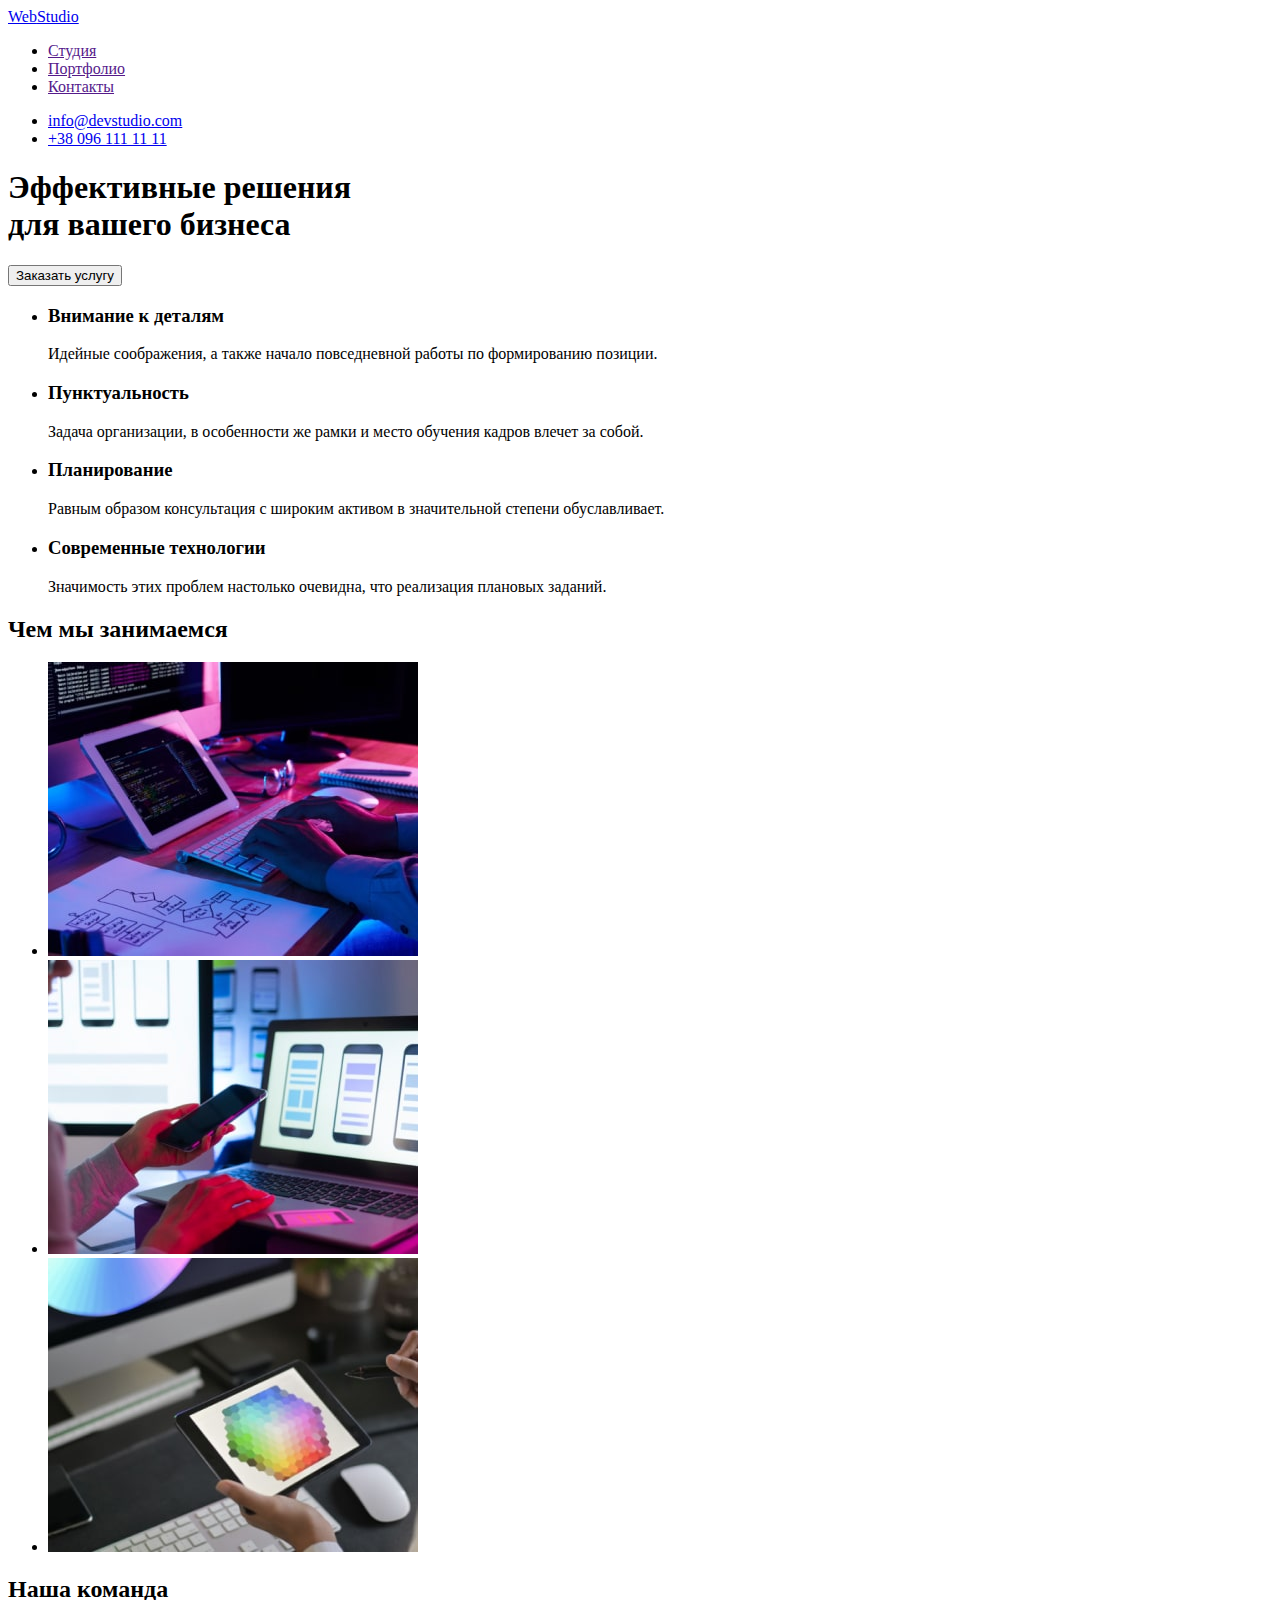
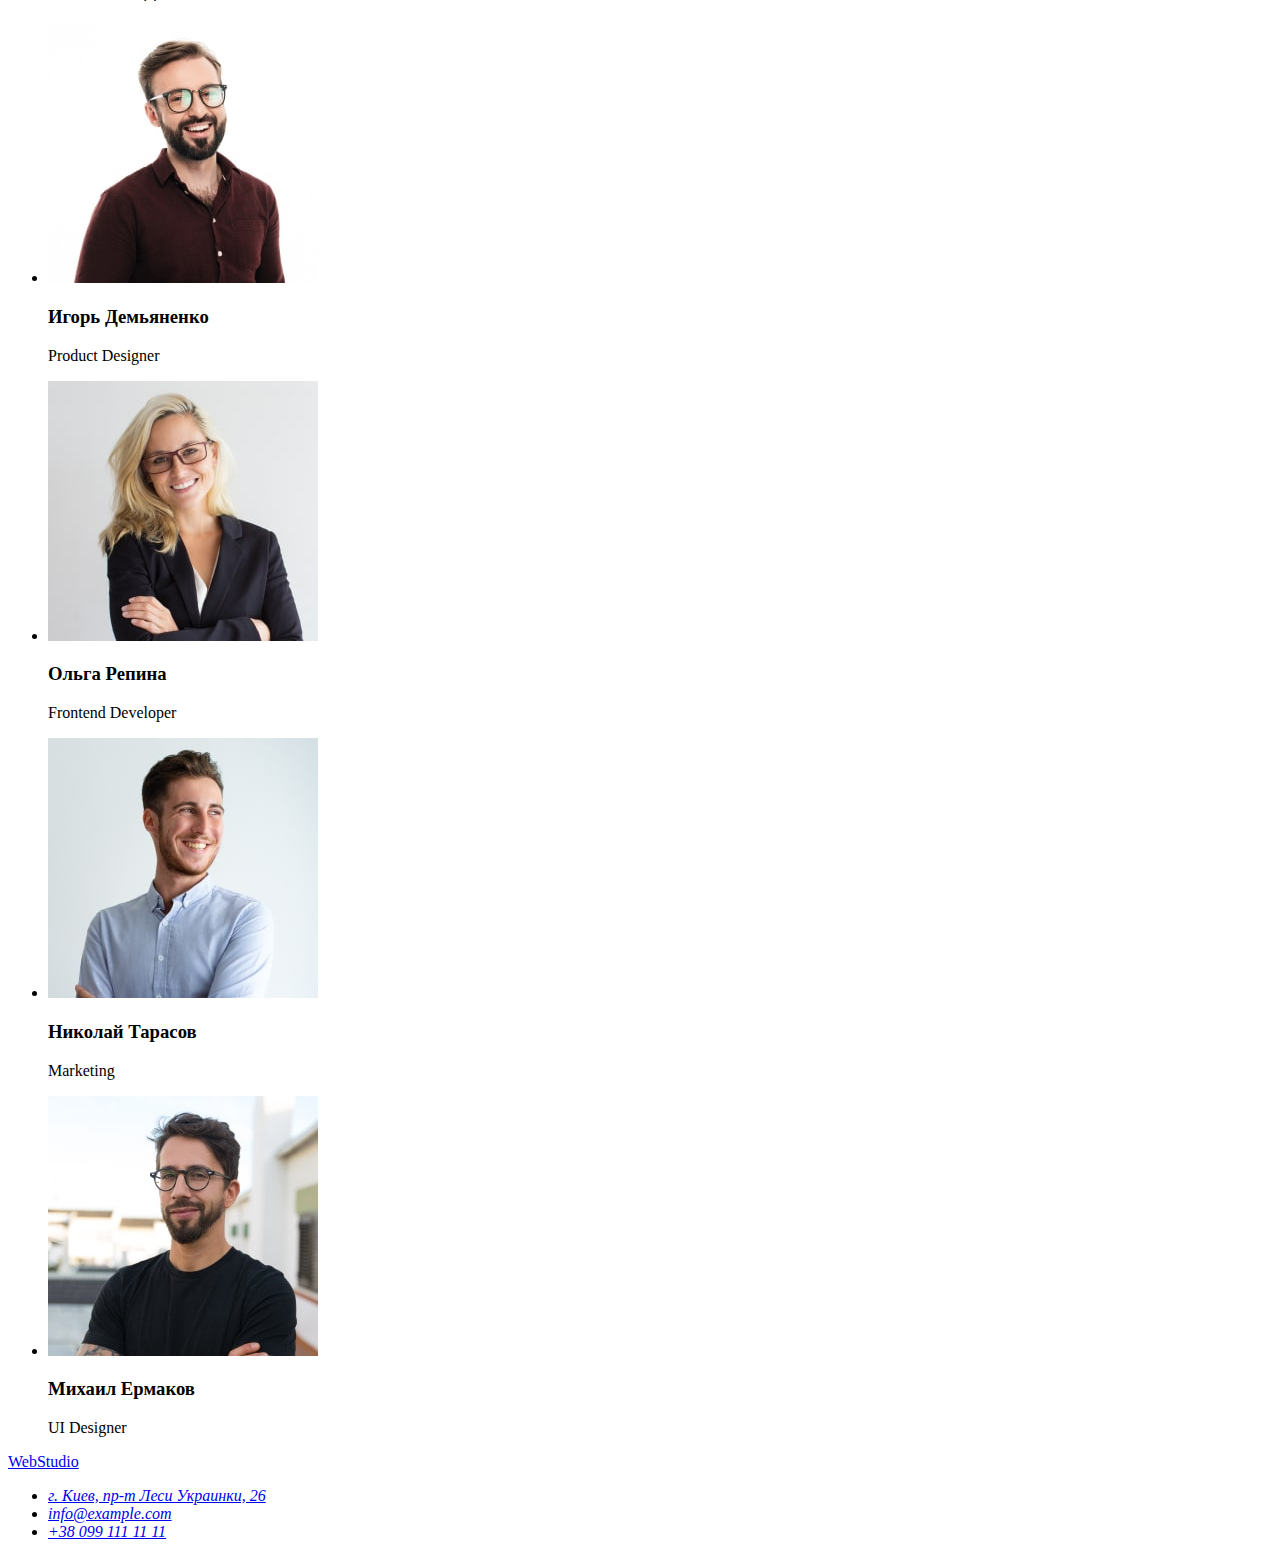
==== index.html @ 51f0ac24 "Add files from HW 1" ====
<!DOCTYPE html>
<html lang="ru">
<head>
    <meta charset="UTF-8">
    <meta http-equiv="X-UA-Compatible" content="IE=edge">
    <meta name="viewport" content="width=device-width, initial-scale=1.0">
    <title>Студия</title>
</head>
<body>
    <header>
        <a href="./index.html"><span>Web</span>Studio</a>
        <nav>
            <ul>
                <li><a href="">Студия</a></li>
                <li><a href="">Портфолио</a></li>
                <li><a href="">Контакты</a></li>
            </ul>
        </nav>
        <ul>
            <li><a href="mailto:info@devstudio.com">info@devstudio.com</a></li>
            <li><a href="tel:+380961111111">+38 096 111 11 11</a></li>
        </ul>
    </header>
    <main>
        <section>
            <h1>Эффективные решения <br /> для вашего бизнеса</h1>
            <button class="button">Заказать услугу</button>
        </section>
        <section>
            <h2 hidden>Наши преимущества</h2>
            <ul>
                <li>
                    <h3>Внимание к деталям</h3>
                    <p>Идейные соображения, а также начало повседневной работы по формированию позиции.</p>
                </li>
                <li>
                    <h3>Пунктуальность</h3>
                    <p>Задача организации, в особенности же рамки и место обучения кадров влечет за собой.</p>
                </li>
                <li>
                    <h3>Планирование</h3>
                    <p>Равным образом консультация с широким активом в значительной степени обуславливает.</p>
                </li>
                <li>
                    <h3>Современные технологии</h3>
                    <p>Значимость этих проблем настолько очевидна, что реализация плановых заданий.</p>
                </li>
            </ul>
        </section>
        <section>
            <h2>Чем мы занимаемся</h2>
            <ul>
                <li><img src="./images/image1.jpg" alt="image1" width="370" height="294"></li>
                <li><img src="./images/image2.jpg" alt="image2" width="370" height="294"></li>
                <li><img src="./images/image3.jpg" alt="image3" width="370" height="294"></li>
            </ul>
        </section>
        <section>
            <h2>Наша команда</h2>
            <ul>
                <li>
                    <img src="./images/our-team/product-designer.jpg" alt="product-designer" width="270" height="260">
                    <h3>Игорь Демьяненко</h3>
                    <p>Product Designer</p>
                </li>
                <li>
                    <img src="./images/our-team/frontend-developer.jpg" alt="frontend-developer" width="270" height="260">
                    <h3>Ольга Репина</h3>
                    <p>Frontend Developer</p>
                </li>
                <li>
                    <img src="./images/our-team/marketing.jpg" alt="marketing" width="270" height="260">
                    <h3>Николай Тарасов</h3>
                    <p>Marketing</p>
                </li>
                <li>
                    <img src="./images/our-team/ul-designer.jpg" alt="ul-designer" width="270" height="260">
                    <h3>Михаил Ермаков</h3>
                    <p>UI Designer</p>
                </li>
            </ul>
        </section>
    </main>
    <footer>
        <a href="./index.html"><span>Web</span>Studio</a>
        <address>
            <ul>
                <li>
                    <a href="https://goo.gl/maps/3PC4HaNQBLB8UQDGA" target="_blank" rel="noopener noreferrer">г. Киев, пр-т Леси Украинки, 26</a>
                </li>
                <li>
                    <a href="mailto:info@example.com">info@example.com</a>
                </li>
                <li>
                    <a href="tel:+380991111111">+38 099 111 11 11</a>
                </li>
            </ul>
        </address>
    </footer>
</body>
</html>
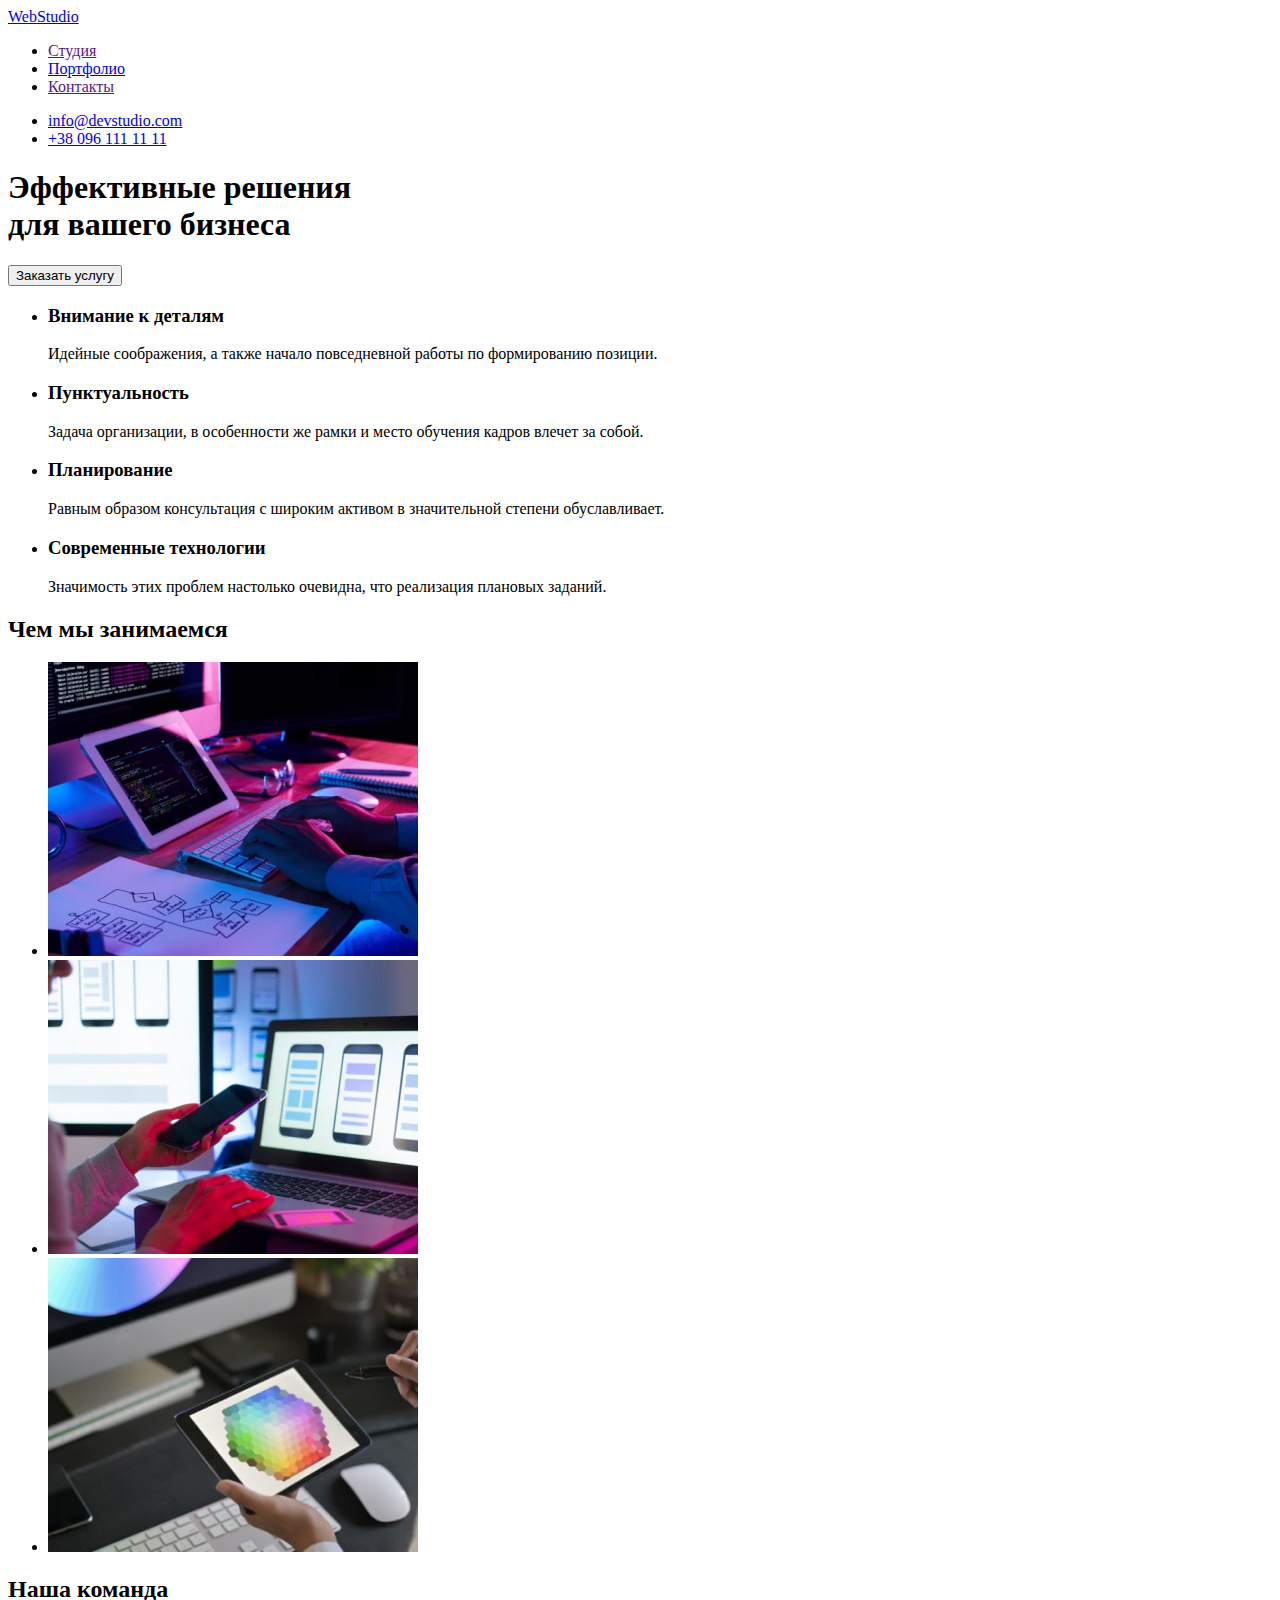
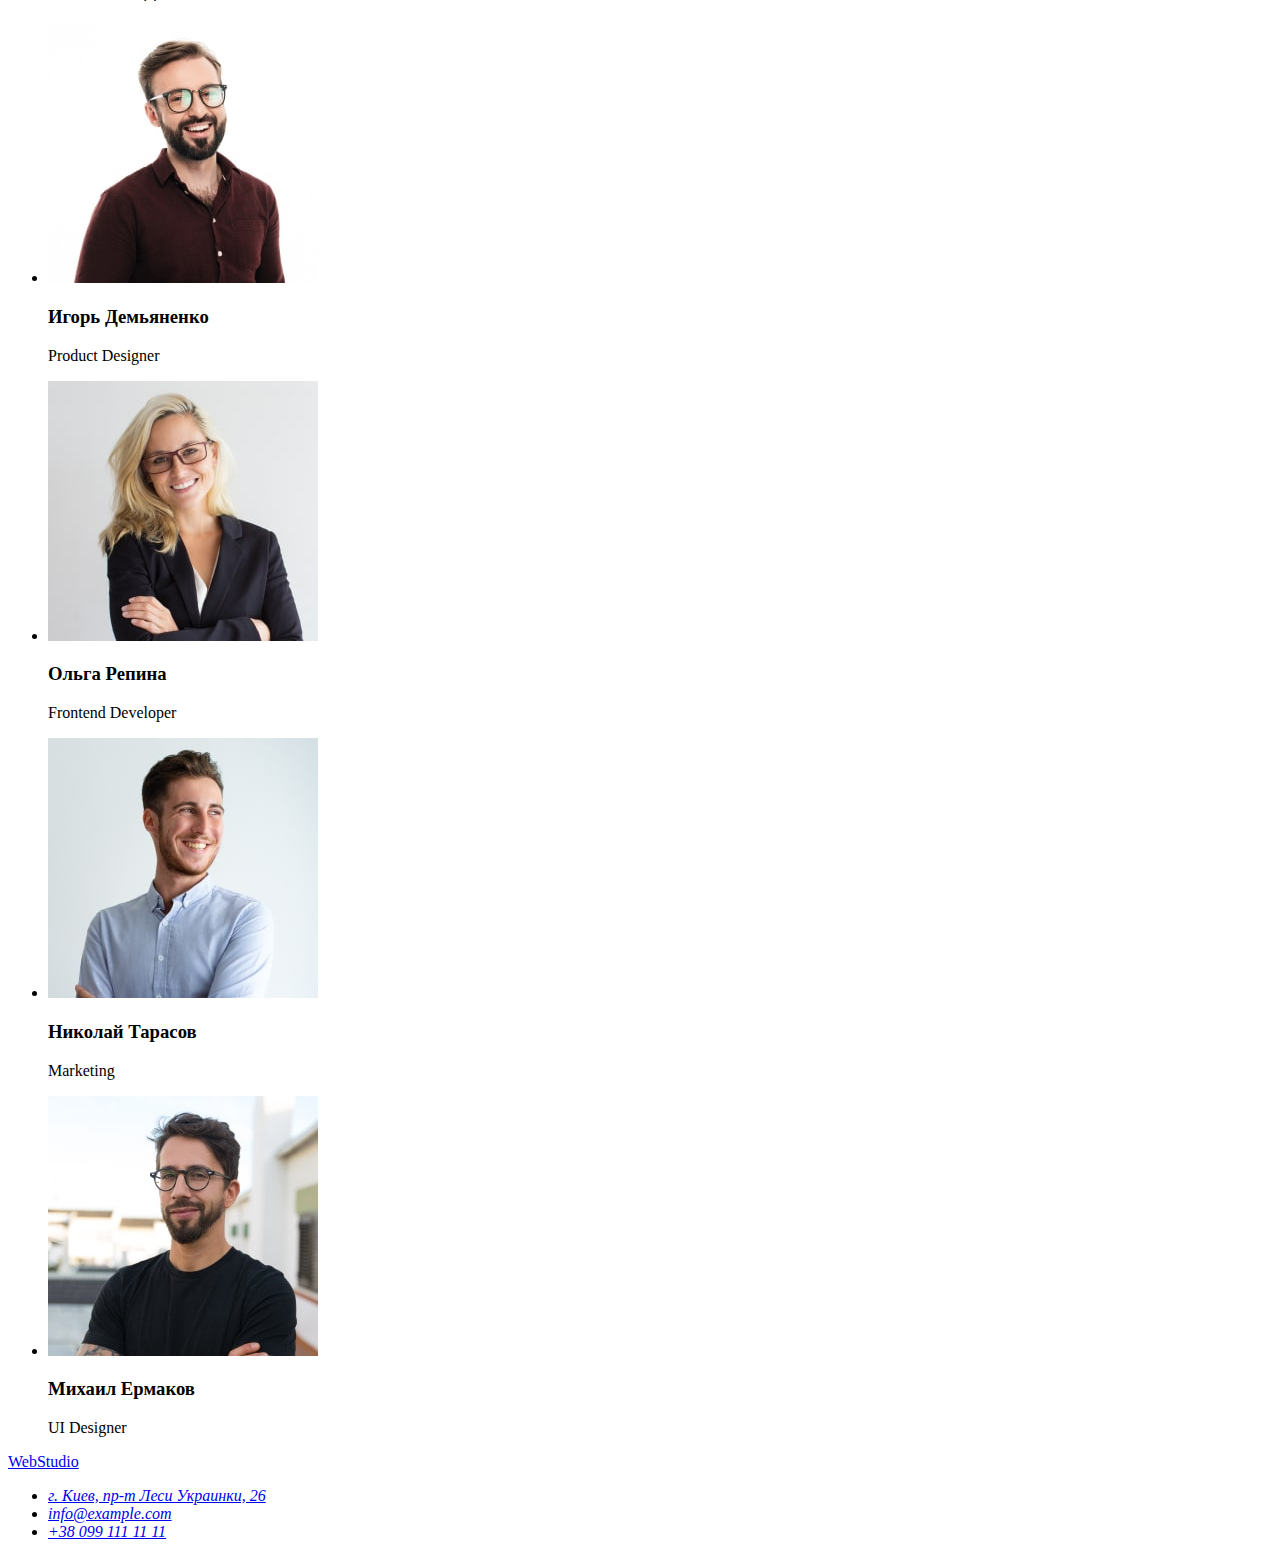
==== commit 22d6e0ac: "Add Portfolio" ====
--- a/index.html
+++ b/index.html
@@ -12,7 +12,7 @@
         <nav>
             <ul>
                 <li><a href="">Студия</a></li>
-                <li><a href="">Портфолио</a></li>
+                <li><a href="./portfolio.html" target="_blank">Портфолио</a></li>
                 <li><a href="">Контакты</a></li>
             </ul>
         </nav>
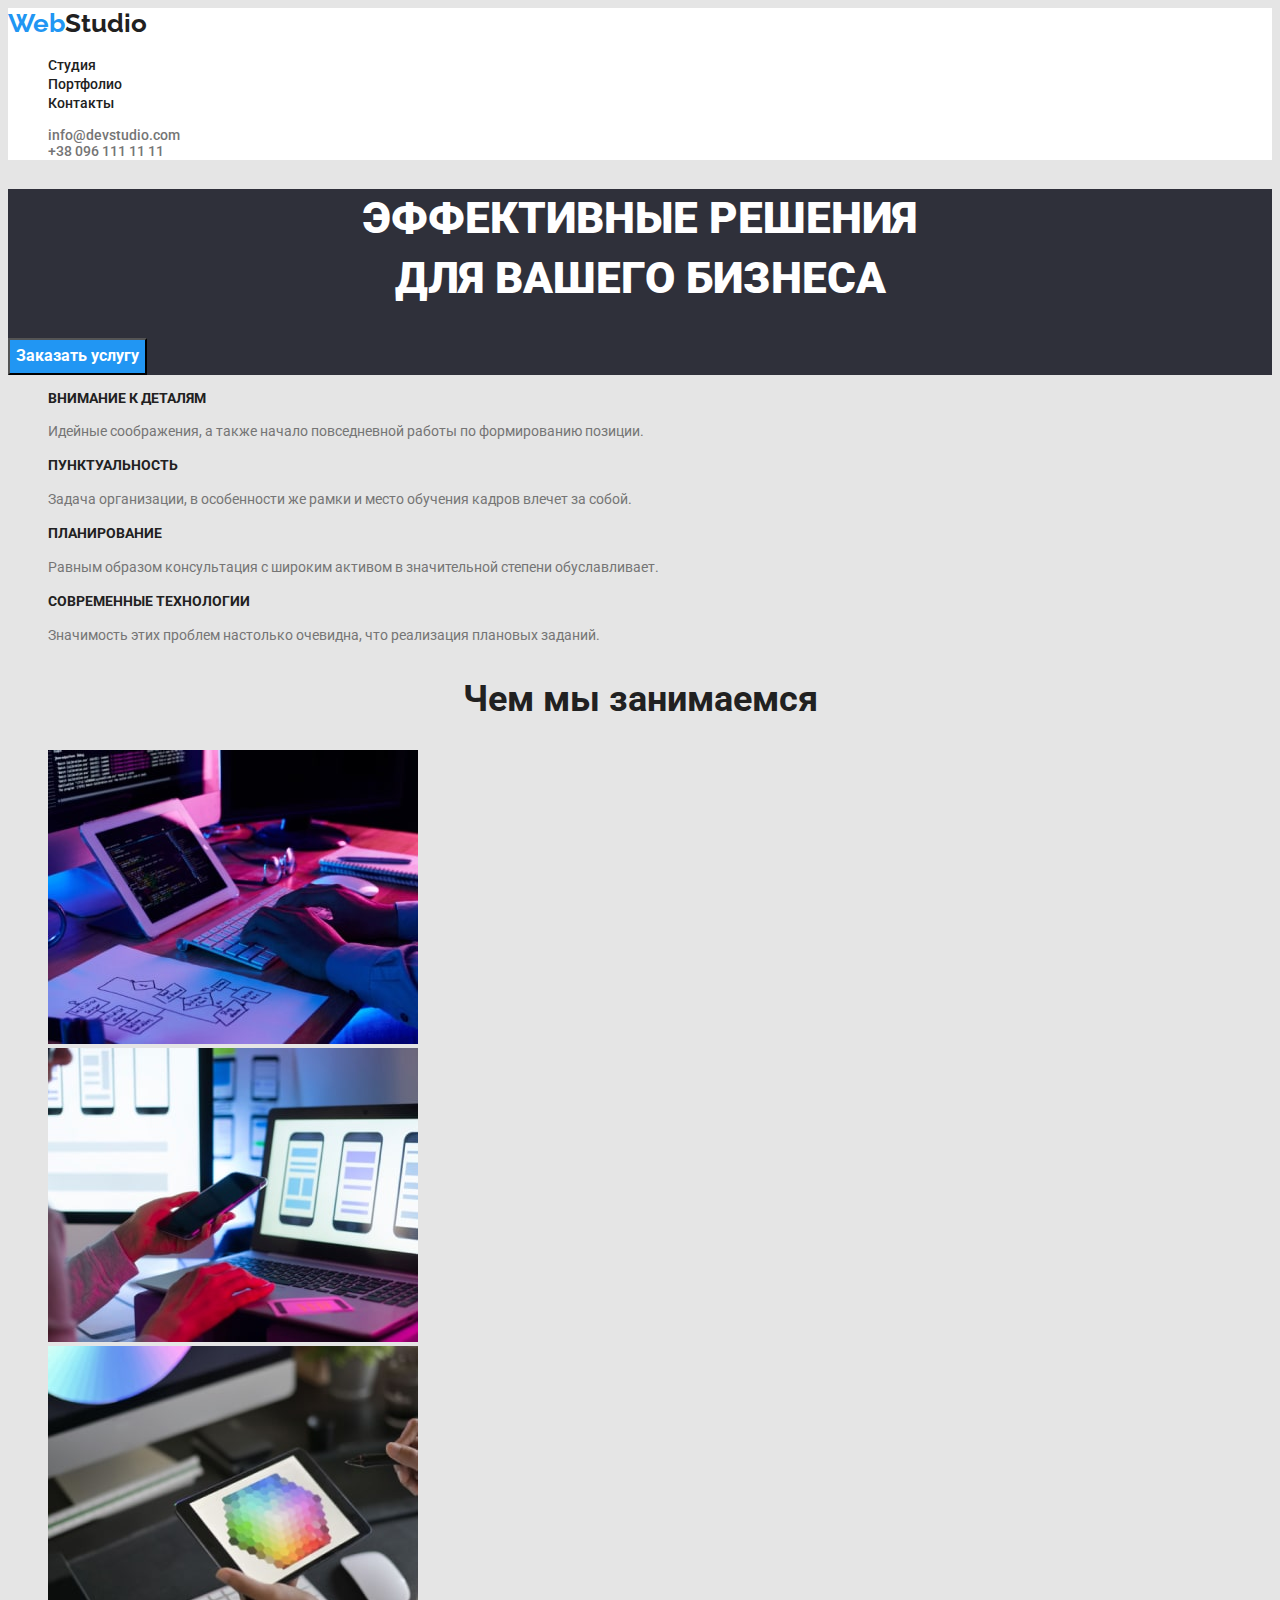
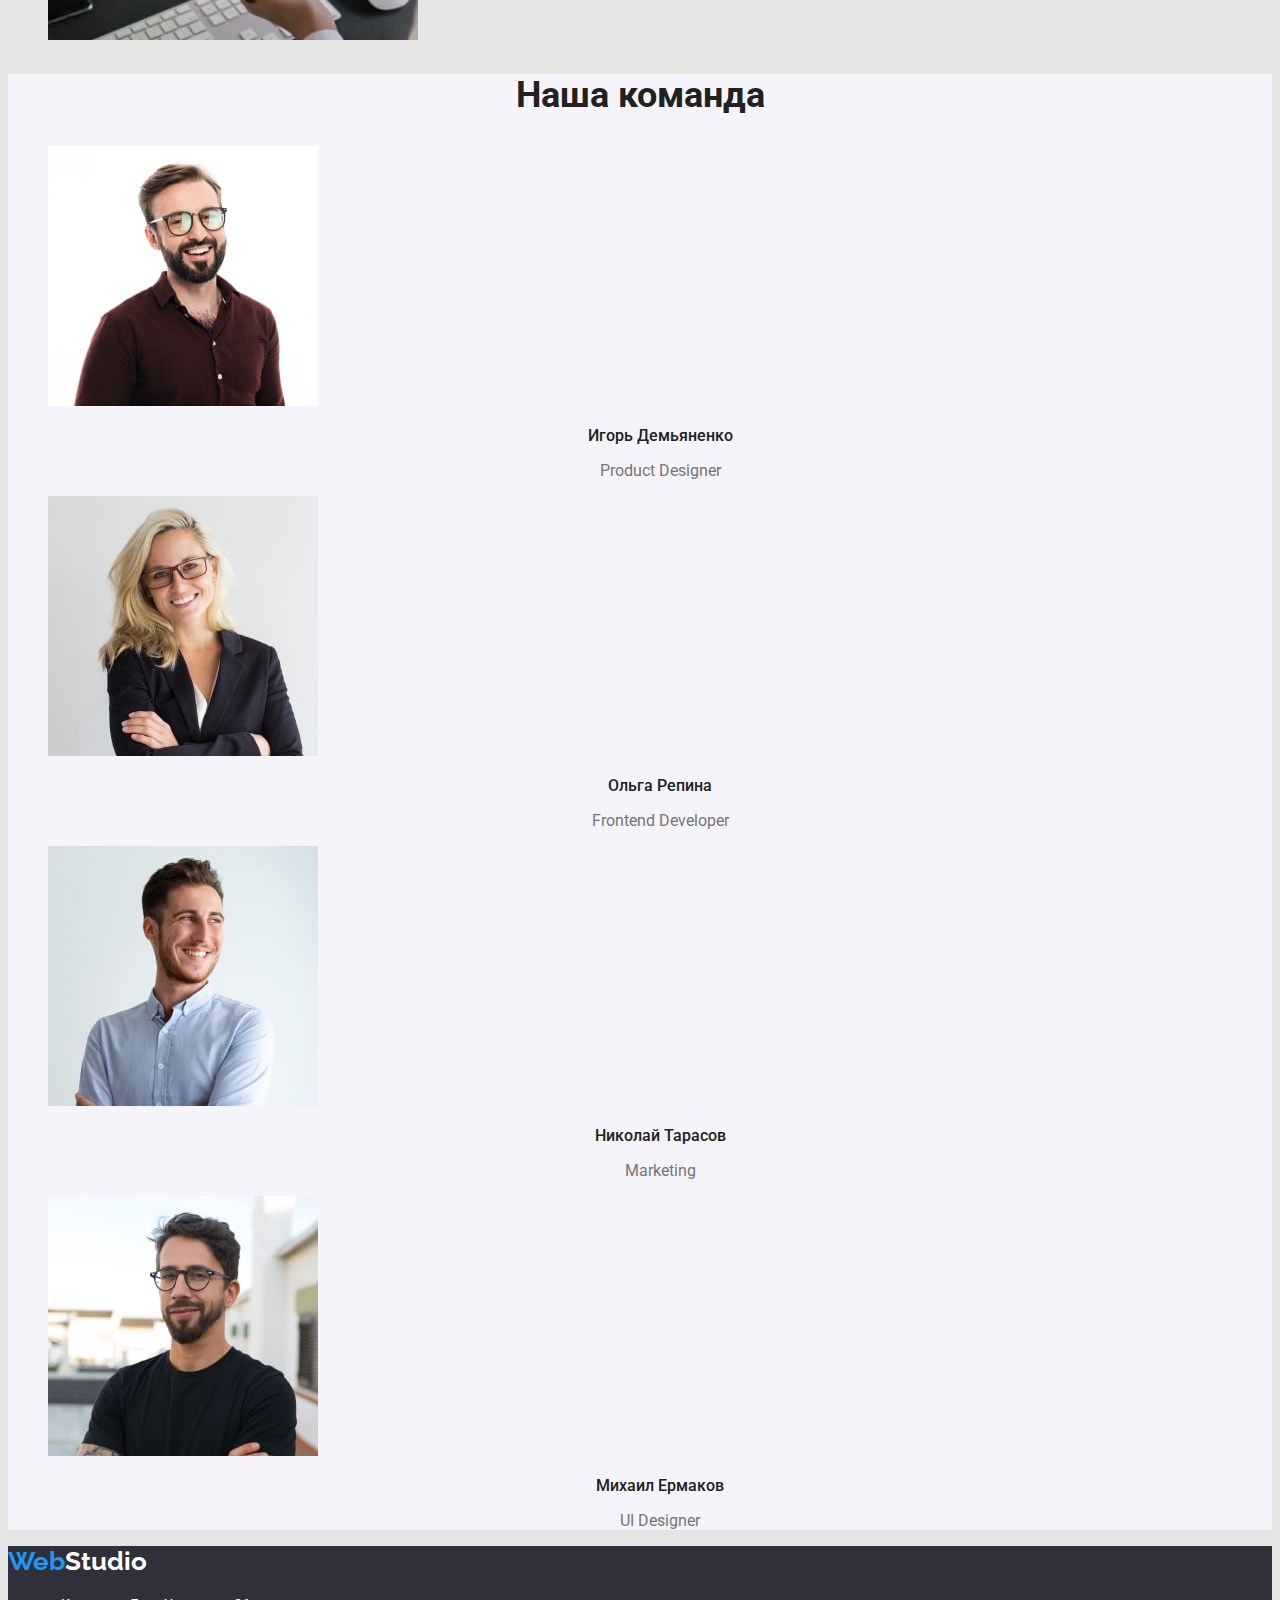
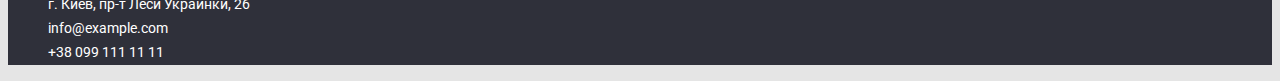
==== commit 8af57ae6: "Homework-2" ====
--- a/index.html
+++ b/index.html
@@ -5,97 +5,112 @@
     <meta http-equiv="X-UA-Compatible" content="IE=edge">
     <meta name="viewport" content="width=device-width, initial-scale=1.0">
     <title>Студия</title>
+    <link rel="preconnect" href="https://fonts.googleapis.com">
+    <link rel="preconnect" href="https://fonts.gstatic.com" crossorigin>
+    <link href="https://fonts.googleapis.com/css2?family=Raleway:wght@700&family=Roboto:wght@400;500;700;900&display=swap"
+        rel="stylesheet">
+    <link rel="stylesheet" href="./css/styles.css">
 </head>
+
 <body>
-    <header>
-        <a href="./index.html"><span>Web</span>Studio</a>
-        <nav>
-            <ul>
-                <li><a href="">Студия</a></li>
-                <li><a href="./portfolio.html" target="_blank">Портфолио</a></li>
-                <li><a href="">Контакты</a></li>
+
+    <header class="header">
+        <a class="logo-link link" href="./index.html"><span>Web</span>Studio</a>
+        <nav class="header-navigation">
+            <ul class="header-list">
+                <li><a class="header-item link" href="">Студия</a></li>
+                <li><a class="header-item link" href="./portfolio.html" target="_blank">Портфолио</a></li>
+                <li><a class="header-item link" href="">Контакты</a></li>
             </ul>
         </nav>
-        <ul>
-            <li><a href="mailto:info@devstudio.com">info@devstudio.com</a></li>
-            <li><a href="tel:+380961111111">+38 096 111 11 11</a></li>
+        <ul class="header-contact">
+            <li class="header-contact-item"><a class="header-contact-list link" href="mailto:info@devstudio.com">info@devstudio.com</a></li>
+            <li class="header-contact-item"><a class="header-contact-list link" href="tel:+380961111111">+38 096 111 11 11</a></li>
         </ul>
     </header>
-    <main>
-        <section>
-            <h1>Эффективные решения <br /> для вашего бизнеса</h1>
+
+    <main class="main">
+        
+        <section class="hero">
+            <h1 class="hero-title">Эффективные решения <br /> для вашего бизнеса</h1>
             <button class="button">Заказать услугу</button>
         </section>
-        <section>
+
+        <section class="advantage">
             <h2 hidden>Наши преимущества</h2>
-            <ul>
-                <li>
-                    <h3>Внимание к деталям</h3>
-                    <p>Идейные соображения, а также начало повседневной работы по формированию позиции.</p>
+            <ul class="advantage-list">
+                <li class="advantage-item">
+                    <h3 class="advantage-title">Внимание к деталям</h3>
+                    <p class="advantage-text">Идейные соображения, а также начало повседневной работы по формированию позиции.</p>
                 </li>
-                <li>
-                    <h3>Пунктуальность</h3>
-                    <p>Задача организации, в особенности же рамки и место обучения кадров влечет за собой.</p>
+                <li class="advantage-item">
+                    <h3 class="advantage-title">Пунктуальность</h3>
+                    <p class="advantage-text">Задача организации, в особенности же рамки и место обучения кадров влечет за собой.</p>
                 </li>
-                <li>
-                    <h3>Планирование</h3>
-                    <p>Равным образом консультация с широким активом в значительной степени обуславливает.</p>
+                <li class="advantage-item">
+                    <h3 class="advantage-title">Планирование</h3>
+                    <p class="advantage-text">Равным образом консультация с широким активом в значительной степени обуславливает.</p>
                 </li>
-                <li>
-                    <h3>Современные технологии</h3>
-                    <p>Значимость этих проблем настолько очевидна, что реализация плановых заданий.</p>
+                <li class="advantage-item">
+                    <h3 class="advantage-title">Современные технологии</h3>
+                    <p class="advantage-text">Значимость этих проблем настолько очевидна, что реализация плановых заданий.</p>
                 </li>
             </ul>
         </section>
-        <section>
-            <h2>Чем мы занимаемся</h2>
-            <ul>
-                <li><img src="./images/image1.jpg" alt="image1" width="370" height="294"></li>
-                <li><img src="./images/image2.jpg" alt="image2" width="370" height="294"></li>
-                <li><img src="./images/image3.jpg" alt="image3" width="370" height="294"></li>
+
+        <section class="work">
+            <h2 class="work-title">Чем мы занимаемся</h2>
+            <ul class="work-list">
+                <li class="work-item"><img src="./images/image1.jpg" alt="image1" width="370" height="294"></li>
+                <li class="work-item"><img src="./images/image2.jpg" alt="image2" width="370" height="294"></li>
+                <li class="work-item"><img src="./images/image3.jpg" alt="image3" width="370" height="294"></li>
             </ul>
         </section>
-        <section>
-            <h2>Наша команда</h2>
-            <ul>
-                <li>
+
+        <section class="team">
+            <h2 class="team-title">Наша команда</h2>
+            <ul class="team-list">
+                <li class="team-item">
                     <img src="./images/our-team/product-designer.jpg" alt="product-designer" width="270" height="260">
-                    <h3>Игорь Демьяненко</h3>
-                    <p>Product Designer</p>
+                    <h3 class="team-item-title">Игорь Демьяненко</h3>
+                    <p class="team-item-text">Product Designer</p>
                 </li>
-                <li>
+                <li class="team-item">
                     <img src="./images/our-team/frontend-developer.jpg" alt="frontend-developer" width="270" height="260">
-                    <h3>Ольга Репина</h3>
-                    <p>Frontend Developer</p>
+                    <h3 class="team-item-title">Ольга Репина</h3>
+                    <p class="team-item-text">Frontend Developer</p>
                 </li>
-                <li>
+                <li class="team-item">
                     <img src="./images/our-team/marketing.jpg" alt="marketing" width="270" height="260">
-                    <h3>Николай Тарасов</h3>
-                    <p>Marketing</p>
+                    <h3 class="team-item-title">Николай Тарасов</h3>
+                    <p class="team-item-text">Marketing</p>
                 </li>
-                <li>
+                <li class="team-item">
                     <img src="./images/our-team/ul-designer.jpg" alt="ul-designer" width="270" height="260">
-                    <h3>Михаил Ермаков</h3>
-                    <p>UI Designer</p>
+                    <h3 class="team-item-title">Михаил Ермаков</h3>
+                    <p class="team-item-text">UI Designer</p>
                 </li>
             </ul>
         </section>
     </main>
-    <footer>
-        <a href="./index.html"><span>Web</span>Studio</a>
-        <address>
-            <ul>
-                <li>
-                    <a href="https://goo.gl/maps/3PC4HaNQBLB8UQDGA" target="_blank" rel="noopener noreferrer">г. Киев, пр-т Леси Украинки, 26</a>
+
+    <footer class="footer">
+        <a class="footer-logo-link link" href="./index.html"><span>Web</span>Studio</a>
+        <address class="footer-adress">
+            <ul class="adress-list">
+                <li class="adress-item">
+                    <a class="adress-link link" href="https://goo.gl/maps/3PC4HaNQBLB8UQDGA" target="_blank" rel="noopener noreferrer">г. Киев, пр-т Леси Украинки, 26</a>
                 </li>
-                <li>
-                    <a href="mailto:info@example.com">info@example.com</a>
+                <li class="adress-item">
+                    <a class="adress-link link" href="mailto:info@example.com">info@example.com</a>
                 </li>
-                <li>
-                    <a href="tel:+380991111111">+38 099 111 11 11</a>
+                <li class="adress-item">
+                    <a class="adress-link link" href="tel:+380991111111">+38 099 111 11 11</a>
                 </li>
             </ul>
         </address>
     </footer>
+
 </body>
+
 </html>--- a/css/styles.css
+++ b/css/styles.css
@@ -0,0 +1,190 @@
+:root {
+  --primary-text-color: #212121;
+  --secondary-text-color: #757575;
+  --third-text-color: #ffffff;
+  --accent-color: #2196f3;
+  --header-bgc: #ffffff;
+  --main-bgc: #e5e5e5;
+  --additional-bgc: #2f303a;
+  --button-bgc: #f5f4fa;
+  --button-accent-bgc: #2196f3;
+  --button-accent-color: #ffffff;
+}
+
+body {
+  font-family: Roboto, sans-serif;
+  background-color: var(--main-bgc);
+  color: var(--primary-text-color);
+}
+
+.link {
+  color: inherit;
+  text-decoration: none;
+}
+
+.link:hover,
+.link:focus {
+  color: var(--accent-color);
+}
+
+ul {
+  list-style: none;
+}
+
+.logo-link {
+  font-family: Raleway;
+  font-weight: 700;
+  font-size: 26px;
+  line-height: 1.19;
+  color: var(--primary-text-color);
+}
+
+.footer-logo-link {
+  font-family: Raleway;
+  font-weight: 700;
+  font-size: 26px;
+  line-height: 1.19;
+  color: var(--third-text-color);
+}
+
+h2 {
+  font-weight: 700;
+  font-size: 36px;
+  line-height: 1.17;
+  text-align: center;
+  color: var(--primary-text-color);
+}
+
+/*--------------------HEADER---------------------*/
+
+.header {
+  background-color: var(--header-bgc);
+}
+
+span {
+  color: var(--accent-color);
+}
+
+.header-item {
+  font-weight: 500;
+  font-size: 14px;
+  line-height: 1.14;
+}
+
+.header-contact-item {
+  font-weight: 500;
+  font-size: 14px;
+  line-height: 1.14;
+  color: var(--secondary-text-color);
+}
+
+/*--------------------HERO--------------------*/
+
+.hero {
+  background-color: var(--additional-bgc);
+}
+
+.hero-title {
+  font-weight: 900;
+  font-size: 44px;
+  line-height: 1.36;
+  text-align: center;
+  text-transform: uppercase;
+  color: var(--third-text-color);
+}
+
+.button {
+  font-family: inherit;
+  font-weight: 700;
+  font-size: 16px;
+  line-height: 1.88;
+  align-items: center;
+  text-align: center;
+  background-color: var(--accent-color);
+  color: var(--third-text-color);
+}
+
+/*--------------------ADVANTAGE--------------------*/
+
+.advantage-title {
+  font-weight: 700;
+  font-size: 14px;
+  line-height: 1.14;
+  text-transform: uppercase;
+  color: var(--primary-text-color);
+}
+
+.advantage-text {
+  font-size: 14px;
+  line-height: 1.71;
+  color: var(--secondary-text-color);
+}
+
+/*--------------------TEAM--------------------*/
+
+.team {
+  background-color: #f5f4fa;
+}
+
+.team-item-title {
+  font-weight: 500;
+  font-size: 16px;
+  line-height: 1.19;
+  text-align: center;
+  color: var(--primary-text-color);
+}
+
+.team-item-text {
+  font-size: 16px;
+  line-height: 1.19x;
+  text-align: center;
+  color: var(--secondary-text-color);
+}
+
+/*--------------------FOOTER--------------------*/
+
+.footer {
+  background-color: var(--additional-bgc);
+}
+
+.footer-adress {
+  font-style: inherit;
+}
+
+.adress-link {
+  font-size: 14px;
+  line-height: 1.71;
+  color: var(--third-text-color);
+}
+
+/*--------------------PORTFOLIO-NAVIGATION--------------------*/
+
+.navigation-button {
+  font-family: inherit;
+  font-weight: 500;
+  font-size: 16px;
+  line-height: 1.63;
+  text-align: center;
+  color: var(--primary-text-color);
+  background-color: var(--button-bgc);
+}
+
+.navigation-button:hover {
+  color: var(--button-accent-color);
+  background-color: var(--button-accent-bgc);
+}
+
+/*--------------------PORTFOLIO-WORK--------------------*/
+
+.work-item-title {
+  font-weight: 700;
+  font-size: 18px;
+  line-height: 2;
+  color: var(--primary-text-color);
+}
+
+.work-item-text {
+  font-size: 16px;
+  line-height: 1.88;
+  color: var(--secondary-text-color);
+}
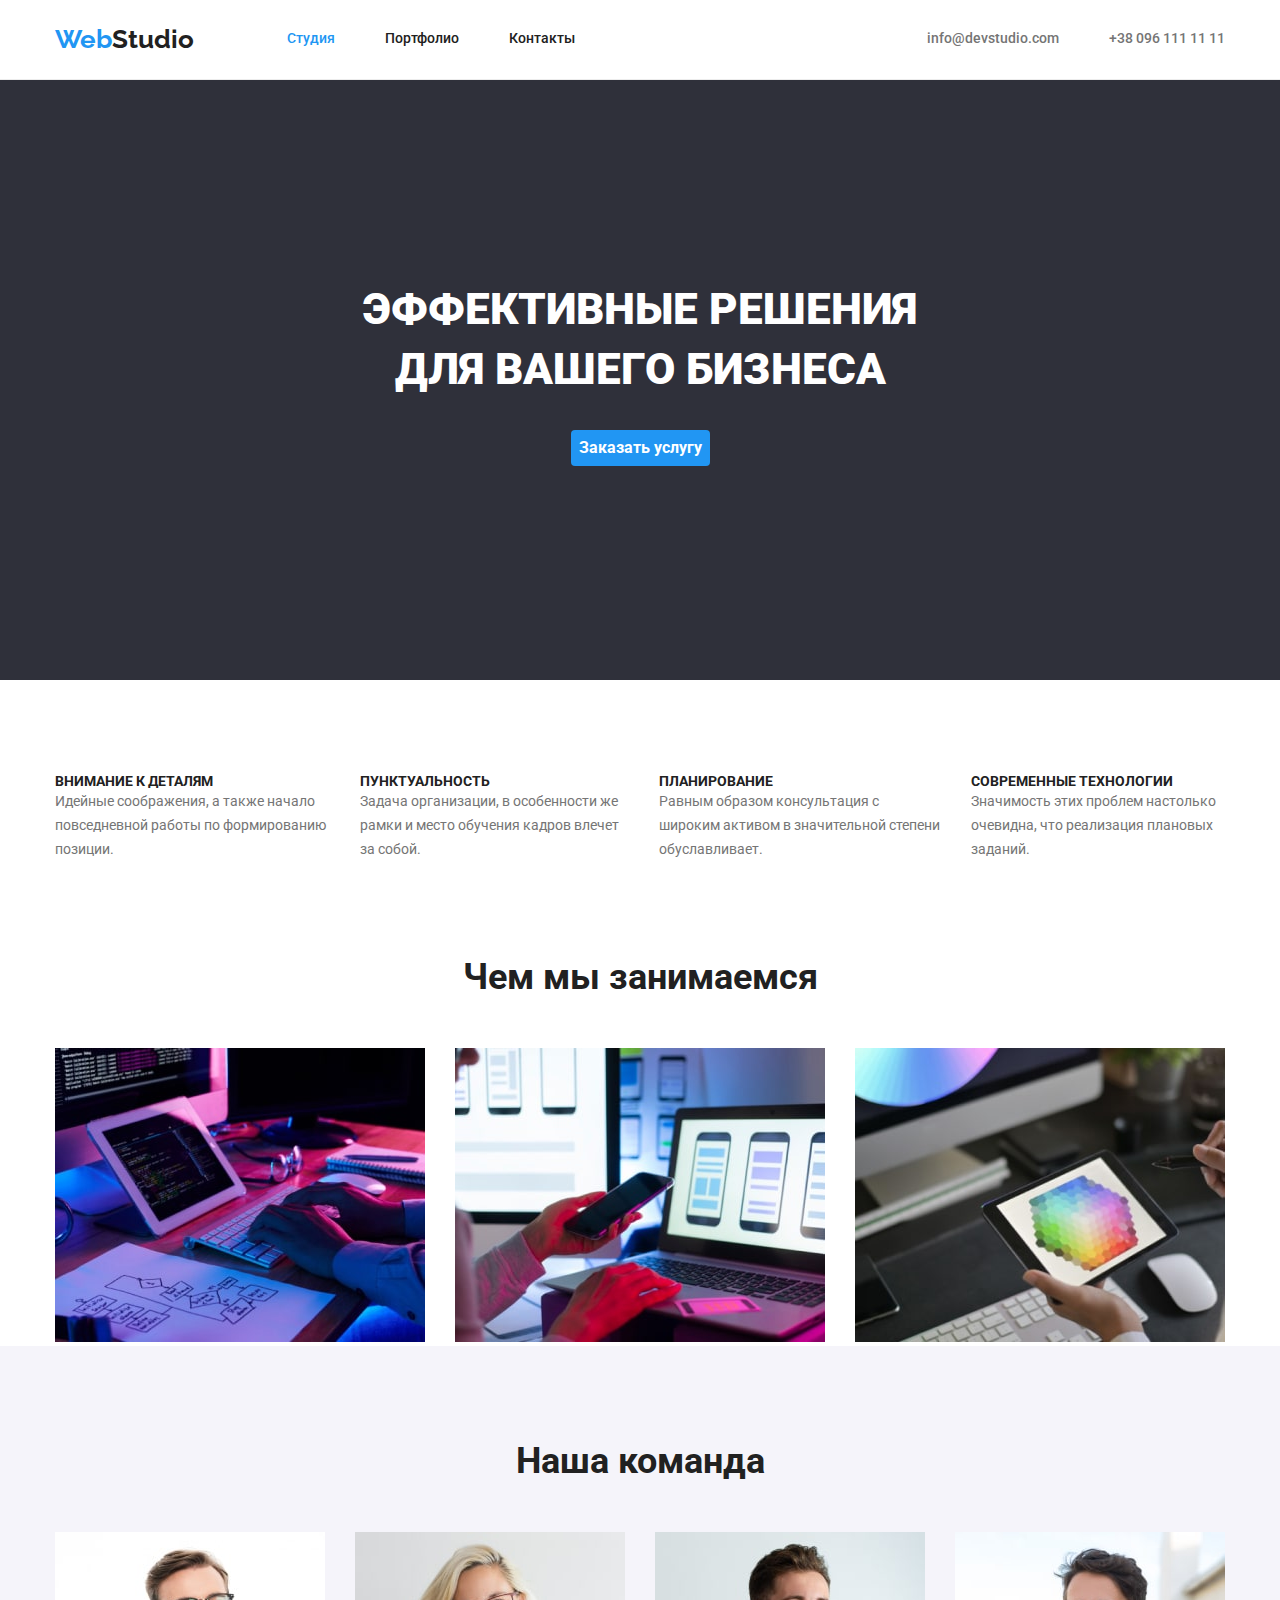
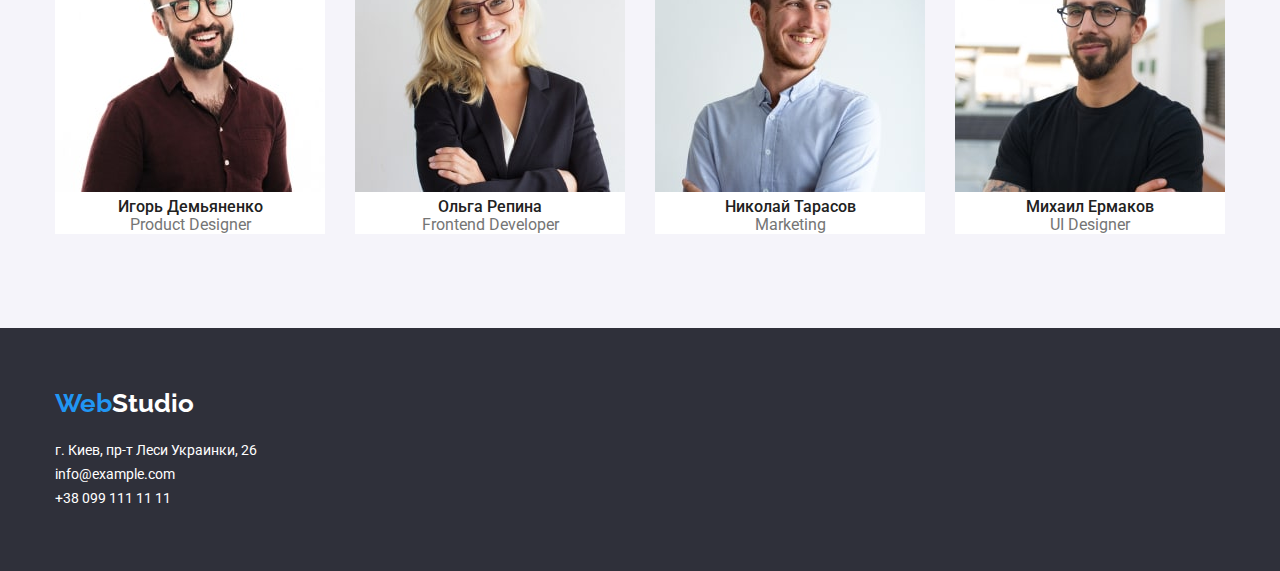
==== commit 9964ffab: "Prepare for HW-3" ====
--- a/index.html
+++ b/index.html
@@ -9,106 +9,125 @@
     <link rel="preconnect" href="https://fonts.gstatic.com" crossorigin>
     <link href="https://fonts.googleapis.com/css2?family=Raleway:wght@700&family=Roboto:wght@400;500;700;900&display=swap"
         rel="stylesheet">
+    <link rel="stylesheet" href="https://cdnjs.cloudflare.com/ajax/libs/modern-normalize/1.1.0/modern-normalize.min.css">
     <link rel="stylesheet" href="./css/styles.css">
 </head>
 
 <body>
 
     <header class="header">
-        <a class="logo-link link" href="./index.html"><span>Web</span>Studio</a>
-        <nav class="header-navigation">
-            <ul class="header-list">
-                <li><a class="header-item link" href="">Студия</a></li>
-                <li><a class="header-item link" href="./portfolio.html" target="_blank">Портфолио</a></li>
-                <li><a class="header-item link" href="">Контакты</a></li>
+        <div class="container header-container">
+            <a class="logo-link link" href="./index.html"><span>Web</span>Studio</a>
+            <nav class="header-navigation">
+                <ul class="header-list">
+                    <li class="header-item active" ><a class="link" href="./index.html">Студия</a></li>
+                    <li class="header-item" ><a class="link" href="./portfolio.html">Портфолио</a></li>
+                    <li class="header-item" ><a class="link" href="">Контакты</a></li>
+                </ul>
+            </nav>
+            <ul class="header-contact">
+                <li class="header-contact-item"><a class="header-contact-list link"
+                    href="mailto:info@devstudio.com">info@devstudio.com</href=></li>
+                <li class="header-contact-item"><a class="header-contact-list link" href="tel:+380961111111">+38 096 111 11 11</a>
+                </li>
             </ul>
-        </nav>
-        <ul class="header-contact">
-            <li class="header-contact-item"><a class="header-contact-list link" href="mailto:info@devstudio.com">info@devstudio.com</a></li>
-            <li class="header-contact-item"><a class="header-contact-list link" href="tel:+380961111111">+38 096 111 11 11</a></li>
-        </ul>
+        </div>
     </header>
 
     <main class="main">
         
         <section class="hero">
-            <h1 class="hero-title">Эффективные решения <br /> для вашего бизнеса</h1>
-            <button class="button">Заказать услугу</button>
+            <div class="container">
+                <h1 class="hero-title">Эффективные решения <br /> для вашего бизнеса</h1>
+                <button type="button" class="hero-button">Заказать услугу</button>
+            </div>
         </section>
 
         <section class="advantage">
-            <h2 hidden>Наши преимущества</h2>
-            <ul class="advantage-list">
-                <li class="advantage-item">
-                    <h3 class="advantage-title">Внимание к деталям</h3>
-                    <p class="advantage-text">Идейные соображения, а также начало повседневной работы по формированию позиции.</p>
-                </li>
-                <li class="advantage-item">
-                    <h3 class="advantage-title">Пунктуальность</h3>
-                    <p class="advantage-text">Задача организации, в особенности же рамки и место обучения кадров влечет за собой.</p>
-                </li>
-                <li class="advantage-item">
-                    <h3 class="advantage-title">Планирование</h3>
-                    <p class="advantage-text">Равным образом консультация с широким активом в значительной степени обуславливает.</p>
-                </li>
-                <li class="advantage-item">
-                    <h3 class="advantage-title">Современные технологии</h3>
-                    <p class="advantage-text">Значимость этих проблем настолько очевидна, что реализация плановых заданий.</p>
-                </li>
-            </ul>
+            <div class="container">
+                <h2 hidden>Наши преимущества</h2>
+                <ul class="advantage-list">
+                    <li class="advantage-item">
+                        <h3 class="advantage-title">Внимание к деталям</h3>
+                        <p class="advantage-text">Идейные соображения, а также начало повседневной работы по формированию позиции.</p>
+                    </li>
+                    <li class="advantage-item">
+                        <h3 class="advantage-title">Пунктуальность</h3>
+                        <p class="advantage-text">Задача организации, в особенности же рамки и место обучения кадров влечет за собой.
+                        </p>
+                    </li>
+                    <li class="advantage-item">
+                        <h3 class="advantage-title">Планирование</h3>
+                        <p class="advantage-text">Равным образом консультация с широким активом в значительной степени обуславливает.
+                        </p>
+                    </li>
+                    <li class="advantage-item">
+                        <h3 class="advantage-title">Современные технологии</h3>
+                        <p class="advantage-text">Значимость этих проблем настолько очевидна, что реализация плановых заданий.</p>
+                    </li>
+                </ul>
+            </div>
+            
         </section>
 
         <section class="work">
-            <h2 class="work-title">Чем мы занимаемся</h2>
-            <ul class="work-list">
-                <li class="work-item"><img src="./images/image1.jpg" alt="image1" width="370" height="294"></li>
-                <li class="work-item"><img src="./images/image2.jpg" alt="image2" width="370" height="294"></li>
-                <li class="work-item"><img src="./images/image3.jpg" alt="image3" width="370" height="294"></li>
-            </ul>
+            <div class="container">
+                <h2 class="work-title">Чем мы занимаемся</h2>
+                <ul class="work-list">
+                    <li class="work-item"><img src="./images/image1.jpg" alt="image1" width="370" height="294"></li>
+                    <li class="work-item"><img src="./images/image2.jpg" alt="image2" width="370" height="294"></li>
+                    <li class="work-item"><img src="./images/image3.jpg" alt="image3" width="370" height="294"></li>
+                </ul>
+            </div>
         </section>
 
         <section class="team">
-            <h2 class="team-title">Наша команда</h2>
-            <ul class="team-list">
-                <li class="team-item">
-                    <img src="./images/our-team/product-designer.jpg" alt="product-designer" width="270" height="260">
-                    <h3 class="team-item-title">Игорь Демьяненко</h3>
-                    <p class="team-item-text">Product Designer</p>
-                </li>
-                <li class="team-item">
-                    <img src="./images/our-team/frontend-developer.jpg" alt="frontend-developer" width="270" height="260">
-                    <h3 class="team-item-title">Ольга Репина</h3>
-                    <p class="team-item-text">Frontend Developer</p>
-                </li>
-                <li class="team-item">
-                    <img src="./images/our-team/marketing.jpg" alt="marketing" width="270" height="260">
-                    <h3 class="team-item-title">Николай Тарасов</h3>
-                    <p class="team-item-text">Marketing</p>
-                </li>
-                <li class="team-item">
-                    <img src="./images/our-team/ul-designer.jpg" alt="ul-designer" width="270" height="260">
-                    <h3 class="team-item-title">Михаил Ермаков</h3>
-                    <p class="team-item-text">UI Designer</p>
-                </li>
-            </ul>
+            <div class="container team-container">
+                <h2 class="team-title">Наша команда</h2>
+                <ul class="team-list">
+                    <li class="team-item">
+                        <img src="./images/our-team/product-designer.jpg" alt="product-designer" width="270" height="260">
+                        <h3 class="team-item-title">Игорь Демьяненко</h3>
+                        <p class="team-item-text">Product Designer</p>
+                    </li>
+                    <li class="team-item">
+                        <img src="./images/our-team/frontend-developer.jpg" alt="frontend-developer" width="270" height="260">
+                        <h3 class="team-item-title">Ольга Репина</h3>
+                        <p class="team-item-text">Frontend Developer</p>
+                    </li>
+                    <li class="team-item">
+                        <img src="./images/our-team/marketing.jpg" alt="marketing" width="270" height="260">
+                        <h3 class="team-item-title">Николай Тарасов</h3>
+                        <p class="team-item-text">Marketing</p>
+                    </li>
+                    <li class="team-item">
+                        <img src="./images/our-team/ul-designer.jpg" alt="ul-designer" width="270" height="260">
+                        <h3 class="team-item-title">Михаил Ермаков</h3>
+                        <p class="team-item-text">UI Designer</p>
+                    </li>
+                </ul>
+            </div>
         </section>
     </main>
 
     <footer class="footer">
-        <a class="footer-logo-link link" href="./index.html"><span>Web</span>Studio</a>
-        <address class="footer-adress">
-            <ul class="adress-list">
-                <li class="adress-item">
-                    <a class="adress-link link" href="https://goo.gl/maps/3PC4HaNQBLB8UQDGA" target="_blank" rel="noopener noreferrer">г. Киев, пр-т Леси Украинки, 26</a>
-                </li>
-                <li class="adress-item">
-                    <a class="adress-link link" href="mailto:info@example.com">info@example.com</a>
-                </li>
-                <li class="adress-item">
-                    <a class="adress-link link" href="tel:+380991111111">+38 099 111 11 11</a>
-                </li>
-            </ul>
-        </address>
+        <div class="container footer-container">
+            <a class="footer-logo-link link" href="./index.html"><span>Web</span>Studio</a>
+            <address class="footer-adress">
+                <ul class="adress-list">
+                    <li class="adress-item">
+                        <a class="adress-link link" href="https://goo.gl/maps/3PC4HaNQBLB8UQDGA" target="_blank"
+                            rel="noopener noreferrer">г. Киев, пр-т Леси Украинки, 26</a>
+                    </li>
+                    <li class="adress-item">
+                        <a class="adress-link link" href="mailto:info@example.com">info@example.com</a>
+                    </li>
+                    <li class="adress-item">
+                        <a class="adress-link link" href="tel:+380991111111">+38 099 111 11 11</a>
+                    </li>
+                </ul>
+            </address>
+        </div>
     </footer>
 
 </body>
--- a/css/styles.css
+++ b/css/styles.css
@@ -3,12 +3,15 @@
   --secondary-text-color: #757575;
   --third-text-color: #ffffff;
   --accent-color: #2196f3;
-  --header-bgc: #ffffff;
-  --main-bgc: #e5e5e5;
+  /* --header-bgc: #ffffff; */
+  --main-bgc: /*#e5e5e5*/ #ffffff;
   --additional-bgc: #2f303a;
+  --third-bgc: #f5f4fa;
   --button-bgc: #f5f4fa;
   --button-accent-bgc: #2196f3;
   --button-accent-color: #ffffff;
+  --border-color: #ececec;
+  --border-second-color: #eeeeee;
 }
 
 body {
@@ -26,9 +29,29 @@
 .link:focus {
   color: var(--accent-color);
 }
+.active {
+  color: var(--accent-color);
+}
 
 ul {
   list-style: none;
+  margin: 0;
+  padding: 0;
+}
+p,
+h1,
+h2,
+h3,
+h4,
+h5,
+h6 {
+  margin: 0;
+}
+
+button {
+  cursor: pointer;
+  border-radius: 4px;
+  border-color: transparent;
 }
 
 .logo-link {
@@ -37,6 +60,8 @@
   font-size: 26px;
   line-height: 1.19;
   color: var(--primary-text-color);
+
+  margin-right: 93px;
 }
 
 .footer-logo-link {
@@ -55,14 +80,37 @@
   color: var(--primary-text-color);
 }
 
+.main {
+  background-color: var(--main-bgc);
+}
+
+.container {
+  max-width: 1200px;
+  padding-left: 15px;
+  padding-right: 15px;
+  margin: 0 auto;
+}
+
 /*--------------------HEADER---------------------*/
 
 .header {
-  background-color: var(--header-bgc);
+  background-color: var(--main-bgc);
+
+  border-bottom: 1px solid var(--border-color);
+  padding: 24px 0px;
 }
 
 span {
   color: var(--accent-color);
+  font-weight: 700;
+}
+
+.header-contact {
+  margin: 0;
+}
+
+.header-list {
+  display: flex;
 }
 
 .header-item {
@@ -71,6 +119,10 @@
   line-height: 1.14;
 }
 
+.header-item:not(:last-child) {
+  margin-right: 50px;
+}
+
 .header-contact-item {
   font-weight: 500;
   font-size: 14px;
@@ -78,10 +130,28 @@
   color: var(--secondary-text-color);
 }
 
+.header-contact-item:not(:last-child) {
+  margin-right: 50px;
+}
+
+.header-container {
+  display: flex;
+  align-items: center;
+}
+
+.header-contact {
+  display: flex;
+  margin-left: auto;
+  justify-content: auto;
+}
+
 /*--------------------HERO--------------------*/
 
 .hero {
   background-color: var(--additional-bgc);
+  text-align: center;
+
+  height: 600px;
 }
 
 .hero-title {
@@ -91,9 +161,12 @@
   text-align: center;
   text-transform: uppercase;
   color: var(--third-text-color);
-}
-
-.button {
+
+  padding-top: 200px;
+  margin: 0;
+}
+
+.hero-button {
   font-family: inherit;
   font-weight: 700;
   font-size: 16px;
@@ -102,9 +175,15 @@
   text-align: center;
   background-color: var(--accent-color);
   color: var(--third-text-color);
+
+  margin-top: 30px;
 }
 
 /*--------------------ADVANTAGE--------------------*/
+
+.advantage {
+  background-color: var(--main-bgc);
+}
 
 .advantage-title {
   font-weight: 700;
@@ -114,18 +193,62 @@
   color: var(--primary-text-color);
 }
 
+.advantage-list {
+  display: flex;
+  justify-content: space-between;
+
+  margin-top: 94px;
+  margin-bottom: 94px;
+}
+
+.advantage-item:not(:last-child) {
+  margin-right: 30px;
+}
+
 .advantage-text {
   font-size: 14px;
   line-height: 1.71;
   color: var(--secondary-text-color);
 }
 
+/*--------------------WORK--------------------*/
+
+.work-list {
+  display: flex;
+}
+
+.work-title {
+  margin-bottom: 50px;
+}
+
+.work-item:not(:last-child) {
+  margin-right: 30px;
+}
+
 /*--------------------TEAM--------------------*/
 
 .team {
   background-color: #f5f4fa;
 }
 
+.team-container {
+  padding-top: 94px;
+  padding-bottom: 94px;
+}
+
+.team-title {
+  margin-bottom: 50px;
+}
+
+.team-list {
+  display: flex;
+  justify-content: space-between;
+}
+
+.team-item {
+  background-color: var(--main-bgc);
+}
+
 .team-item-title {
   font-weight: 500;
   font-size: 16px;
@@ -147,8 +270,15 @@
   background-color: var(--additional-bgc);
 }
 
+.footer-container {
+  padding-top: 60px;
+  padding-bottom: 60px;
+}
+
 .footer-adress {
   font-style: inherit;
+
+  margin-top: 20px;
 }
 
 .adress-link {
@@ -158,6 +288,21 @@
 }
 
 /*--------------------PORTFOLIO-NAVIGATION--------------------*/
+
+.main-portfolio {
+  padding-top: 94px;
+  padding-bottom: 94px;
+}
+
+.navigation-list {
+  display: flex;
+  justify-content: center;
+  margin-bottom: 34px;
+}
+
+.navigation-item:not(:last-child) {
+  margin-right: 8px;
+}
 
 .navigation-button {
   font-family: inherit;
@@ -174,17 +319,45 @@
   background-color: var(--button-accent-bgc);
 }
 
-/*--------------------PORTFOLIO-WORK--------------------*/
-
-.work-item-title {
+/*--------------------PORTFOLIO-WORKS--------------------*/
+
+.works-list {
+  display: flex;
+  flex-wrap: wrap;
+}
+
+.works-item {
+  border: 1px solid var(--border-second-color);
+
+  width: calc((100% - 60px) / 3);
+  margin-right: 30px;
+  margin-bottom: 30px;
+}
+
+.works-item:nth-child(3n) {
+  margin-right: 0;
+}
+
+.works-item:nth-last-child(-n + 3) {
+  margin-bottom: -30px;
+}
+
+.works-item-title {
   font-weight: 700;
   font-size: 18px;
   line-height: 2;
   color: var(--primary-text-color);
-}
-
-.work-item-text {
+
+  margin-top: 20px;
+  margin-left: 24px;
+  margin-bottom: 4px;
+}
+
+.works-item-text {
   font-size: 16px;
   line-height: 1.88;
   color: var(--secondary-text-color);
-}
+
+  margin-left: 24px;
+  padding-bottom: 20px;
+}
